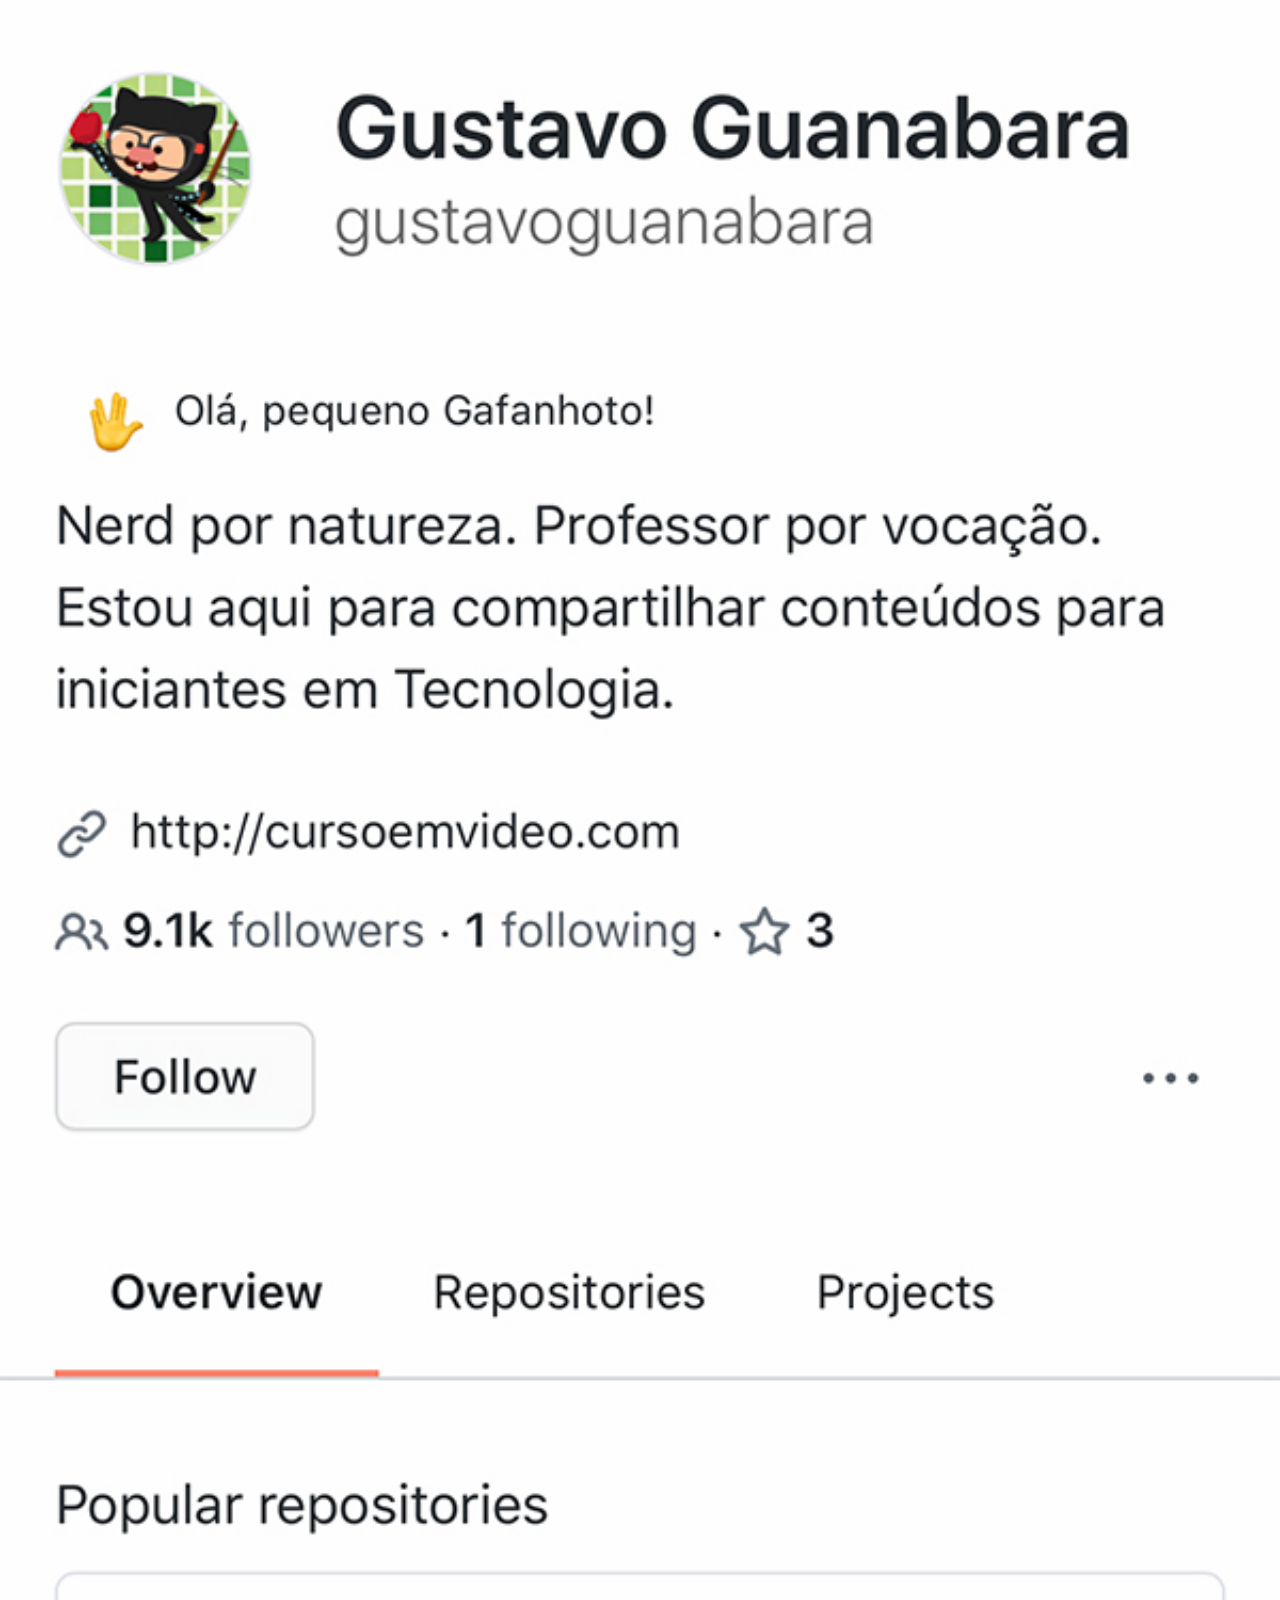
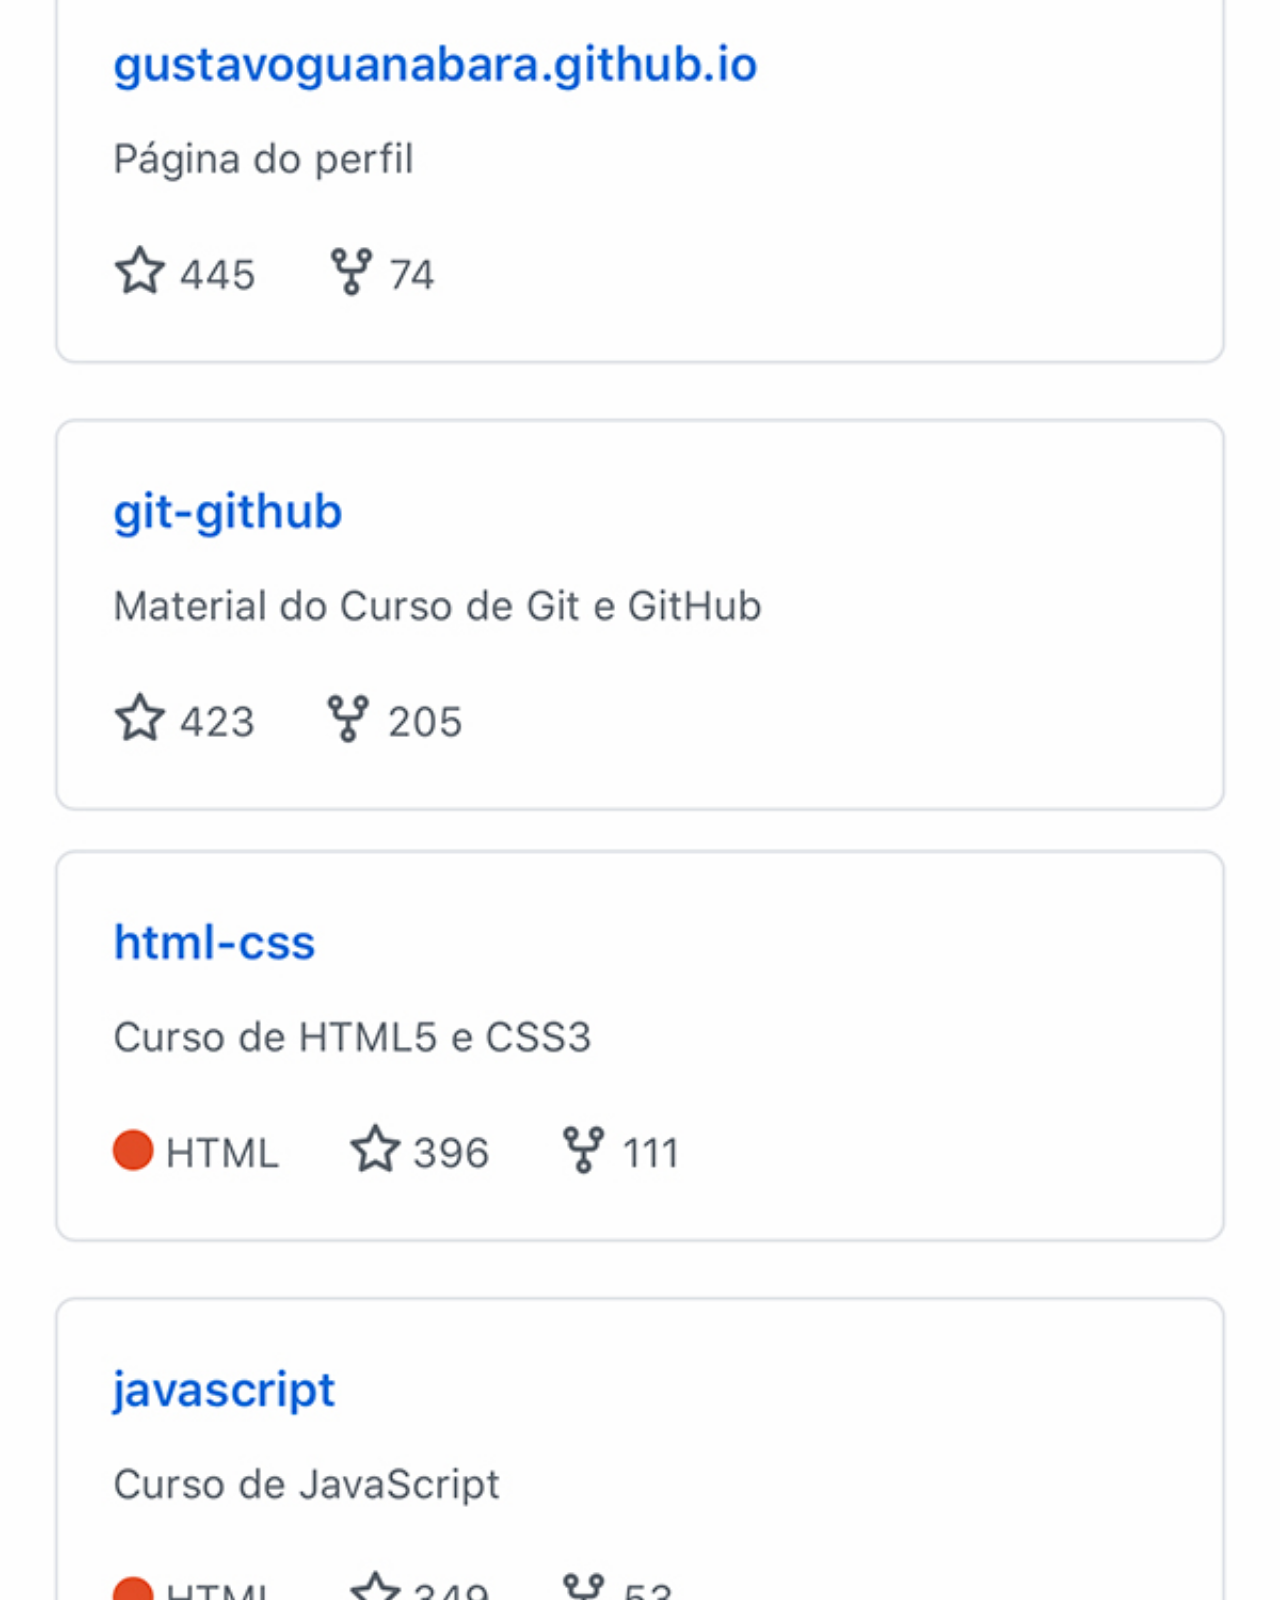
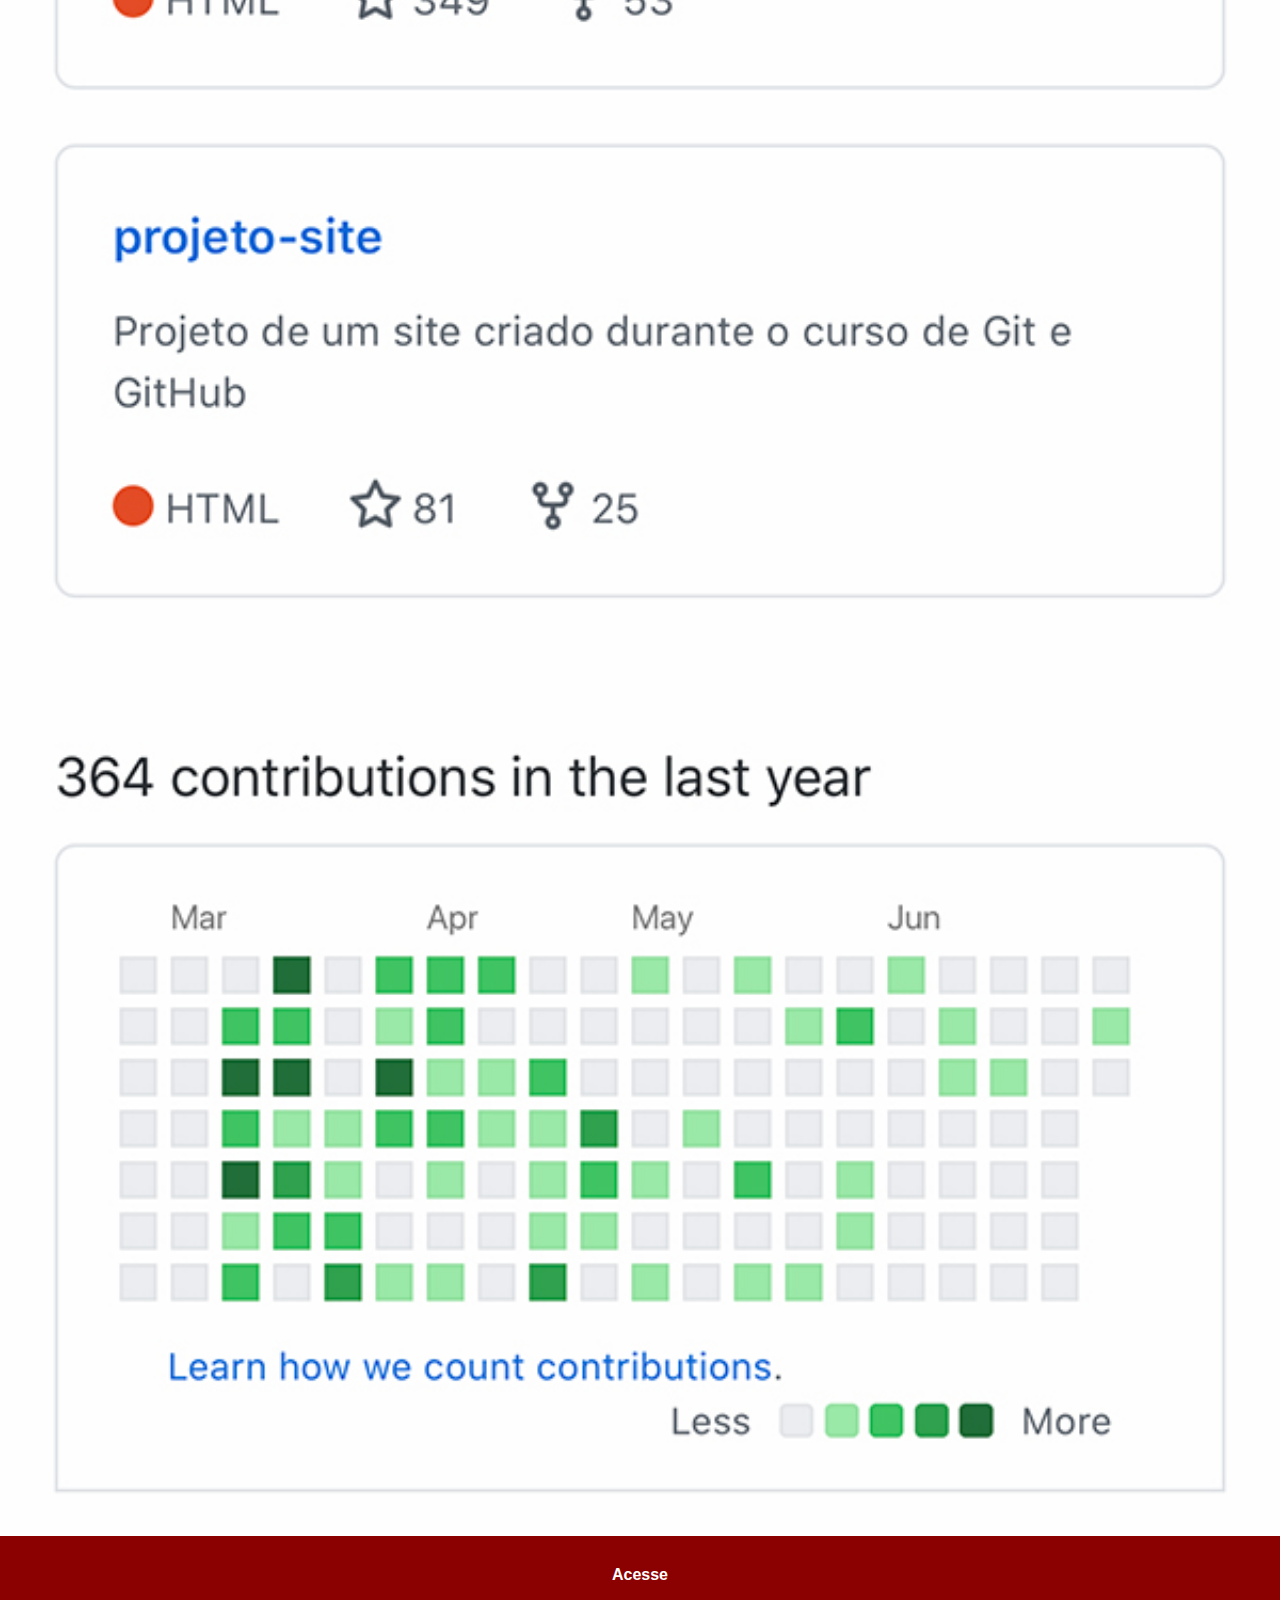
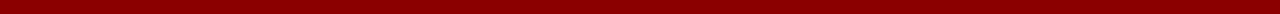
==== github.html @ acd05274 "atualização dos botões" ====
<!DOCTYPE html>
<html lang="pt-br">
<head>
    <meta charset="UTF-8">
    <meta name="viewport" content="width=device-width, initial-scale=1.0">
    <title>Github</title>
    <link rel="stylesheet" href="css/social.css">
</head>
<body>
    <img src="imagens/tela-github.jpg" alt="Github">
    <a href="https://gustavoguanabara.github.io/" target="_blank">Acesse</a>
</body>
</html>
---- css/social.css ----
@charset "UTF-8";

* {
    margin: 0px;
    padding: 0px;
    font-family: Arial, Helvetica, sans-serif;
}

::-webkit-scrollbar {
    width: 0px;
    height: 0px;
}

img {
    width: 100vw;
}

a {
    display: block;
    background-color: darkred;
    color: white;
    padding: 30px;
    text-align: center;
    text-decoration: none;
    font-weight: bold;
}

a:hover {
    background-color: red;
}
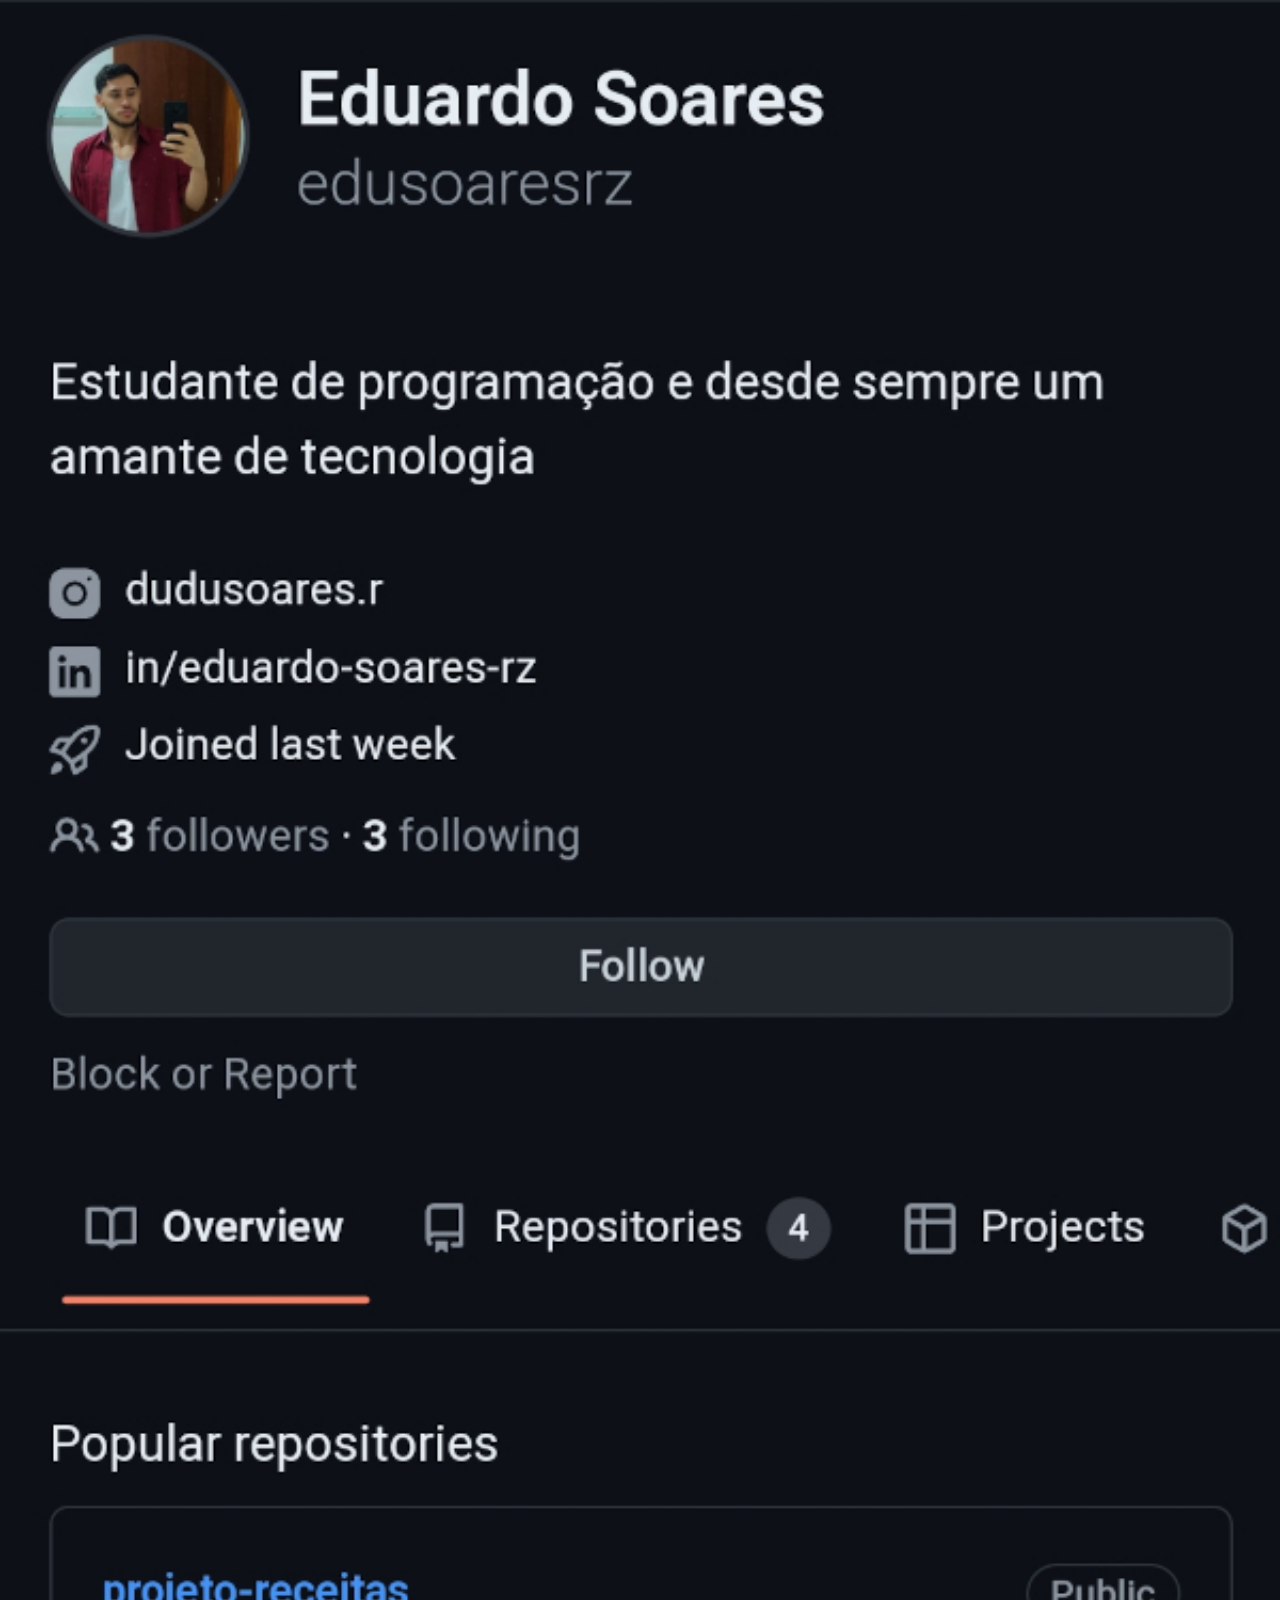
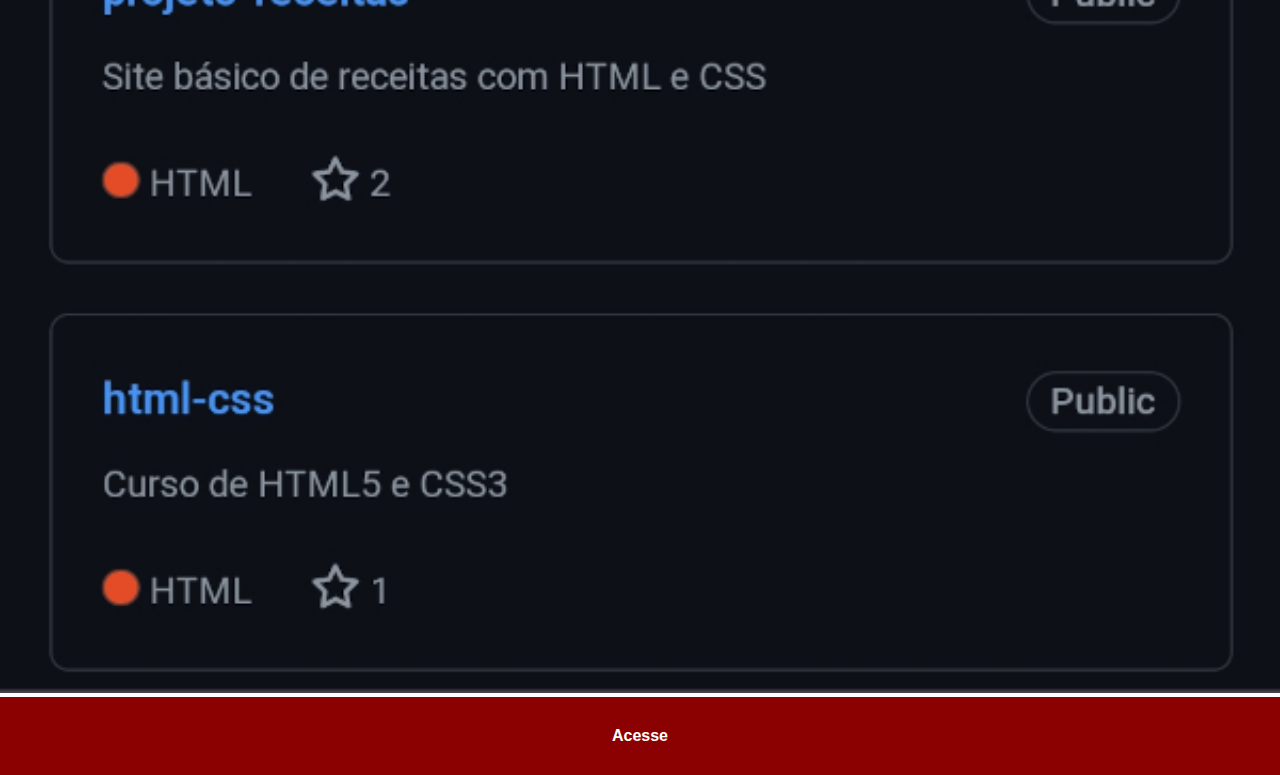
==== commit d82aa015: "atualização de imagens e links" ====
--- a/github.html
+++ b/github.html
@@ -8,6 +8,6 @@
 </head>
 <body>
     <img src="imagens/tela-github.jpg" alt="Github">
-    <a href="https://gustavoguanabara.github.io/" target="_blank">Acesse</a>
+    <a href="https://github.com/edusoaresrz" target="_blank">Acesse</a>
 </body>
 </html>